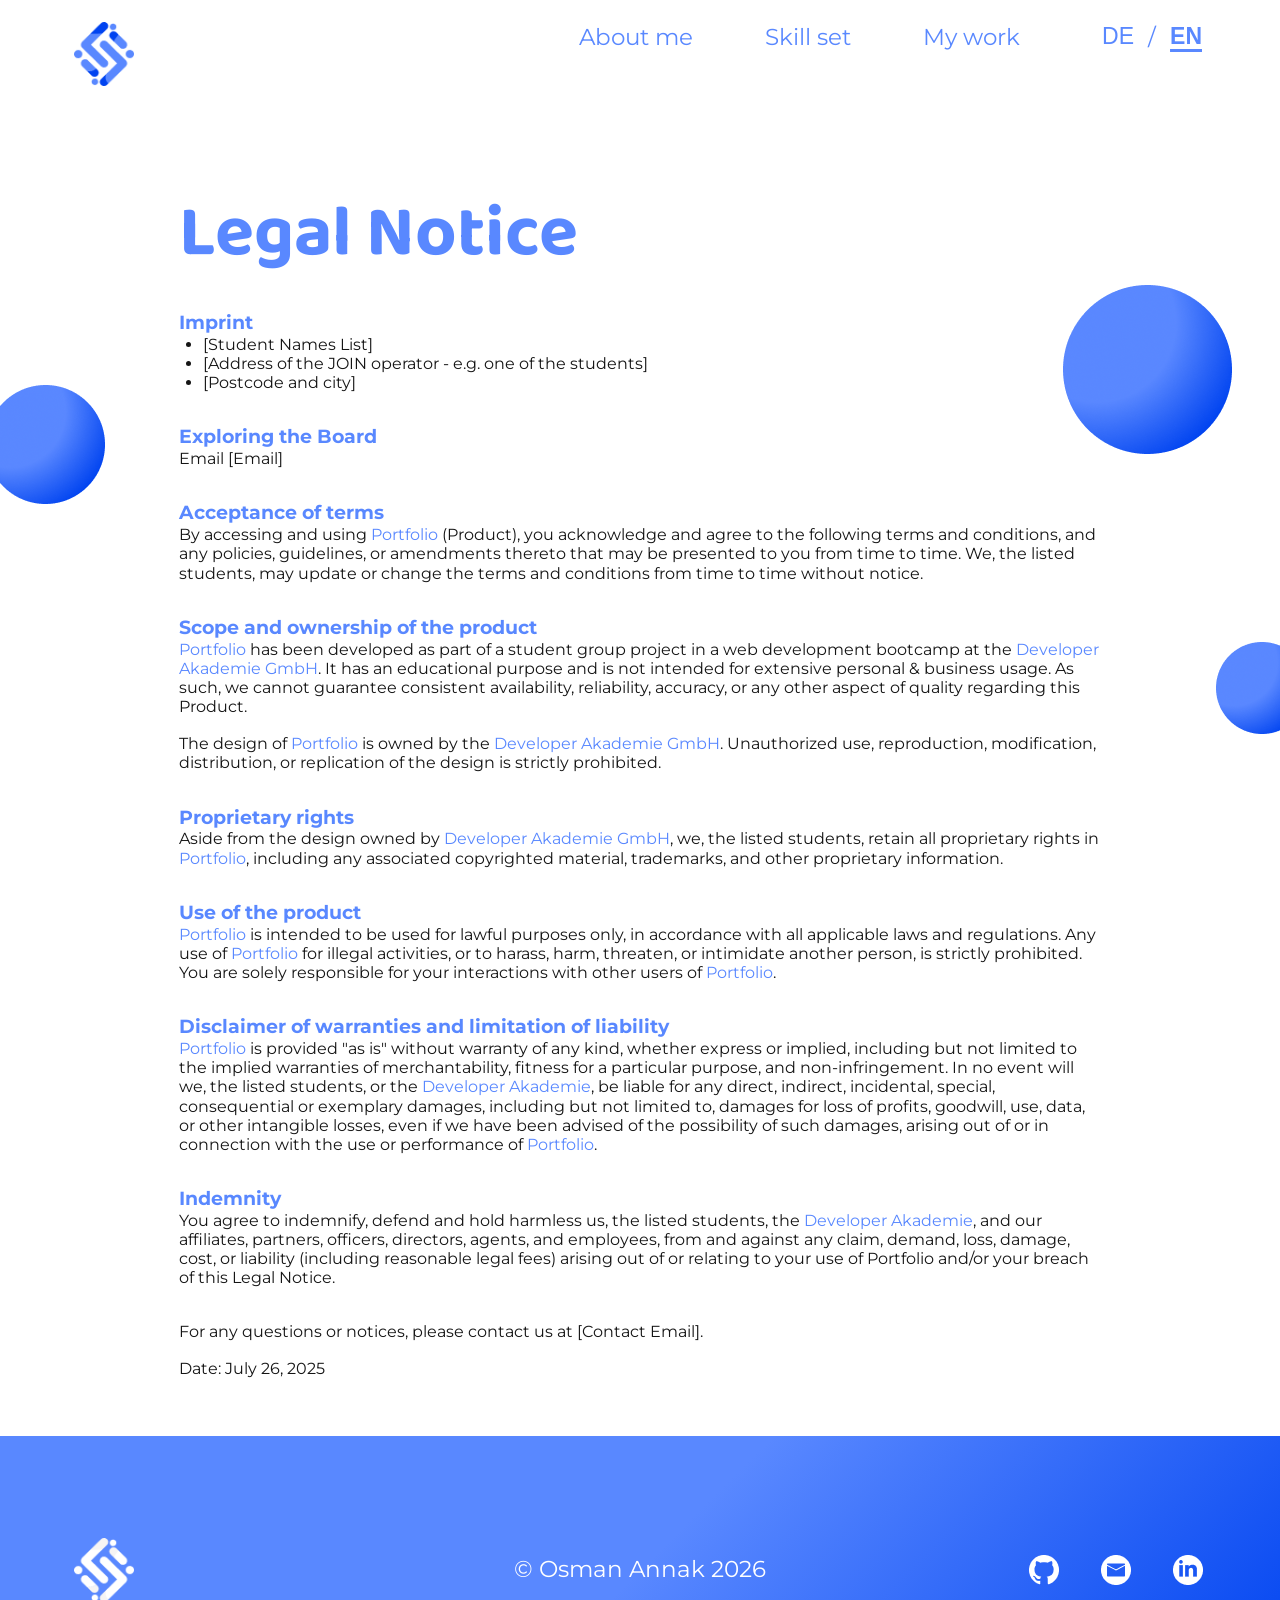
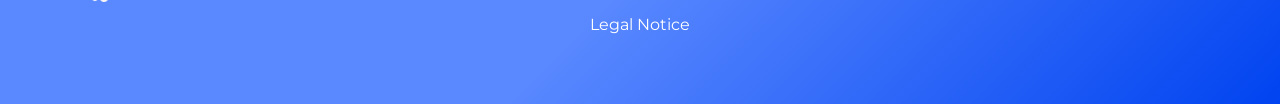
==== legal-notice.html @ 7e102a0d "Refactor legal notice and privacy policy pages for improved accessibility and navigation; enhance bu" ====
<!DOCTYPE html>
<html lang="en">

<head>
    <meta charset="UTF-8">
    <meta name="viewport" content="width=device-width, initial-scale=1.0">
    <title>Legal Notice</title>
    <link rel="stylesheet" href="css/legal-notice.css">
</head>

<body class="legal-page">
    <section class="hero-section">
        <div class="header-menu">
            <a class="logo-link" href="index.html" aria-label="Go to homepage">
                <img src="assets/icons/logo_blue.png" alt="logo">
            </a>
            <button class="burger-menu d_none" id="burger-menu" type="button" aria-label="Open menu"
                aria-controls="navbar" aria-expanded="false" onclick="openBurgerMenu()">
                <img src="assets/icons/burger menu.png" alt="">
            </button>
            <div class="navbar" id="navbar">
                <a class="mobile-logo-link" href="index.html" aria-label="Go to homepage">
                    <img class="mobile-menu-logo" src="assets/icons/logo_blue.png" alt="logo">
                </a>
                <button class="close-menu" type="button" aria-label="Close menu" onclick="closeBurgerMenu()">
                    <img class="close-icon close-icon-medium" src="assets/icons/close medium.png" alt="">
                    <img class="close-icon close-icon-final" src="assets/icons/close final.png" alt="">
                </button>
                <div class="navbar-inner">
                    <a href="index.html#about-me" data-label="About me">About me</a>
                    <a href="index.html#skill-set" data-label="Skill set">Skill set</a>
                    <a href="index.html#my-work" data-label="My work">My work</a>
                </div>
                <div class="language-switch">
                    <button type="button" class="language-button">DE</button>
                    <span>/</span>
                    <button type="button" class="language-button">EN</button>
                </div>
            </div>
        </div>
    </section>
    <a class="back-to-main-wrapper" href="index.html">
        <img class="back-to-main" src="assets/icons/Up-hover.png" alt="">
        <img class="back-to-main-hover" src="assets/icons/Up.png" alt="">
    </a>
    <main class="legal-notice">
        <h1>Legal Notice</h1>

        <section class="legal-section" aria-labelledby="imprint">
            <h2 id="imprint">Imprint</h2>
            <ul class="legal-imprint-list">
                <li>[Student Names List]</li>
                <li>[Address of the JOIN operator - e.g. one of the students]</li>
                <li>[Postcode and city]</li>
            </ul>
        </section>

        <section class="legal-section" aria-labelledby="exploring-board">
            <h2 id="exploring-board">Exploring the Board</h2>
            <p>Email [Email]</p>
        </section>

        <section class="legal-section" aria-labelledby="acceptance-terms">
            <h2 id="acceptance-terms">Acceptance of terms</h2>
            <p>
                By accessing and using <a href="index.html">Portfolio</a> (Product), you acknowledge and agree to the
                following terms and conditions, and any policies, guidelines, or amendments thereto that may be
                presented
                to you from time to time. We, the listed students, may update or change the terms and conditions from
                time to time without notice.
            </p>
        </section>

        <section class="legal-section" aria-labelledby="scope-ownership">
            <h2 id="scope-ownership">Scope and ownership of the product</h2>
            <p>
                <a href="index.html">Portfolio</a> has been developed as part of a student group project in a web
                development bootcamp at the <a href="https://developerakademie.com/" target="_blank"
                    rel="noopener noreferrer">Developer Akademie GmbH</a>. It has an educational purpose and is not
                intended for extensive personal &amp; business usage. As such, we cannot guarantee consistent
                availability,
                reliability, accuracy, or any other aspect of quality regarding this Product.
            </p>
            <p>
                The design of <a href="index.html">Portfolio</a> is owned by the
                <a href="https://developerakademie.com/" target="_blank" rel="noopener noreferrer">Developer Akademie
                    GmbH</a>. Unauthorized use, reproduction, modification, distribution, or replication of the design
                is
                strictly prohibited.
            </p>
        </section>

        <section class="legal-section" aria-labelledby="proprietary-rights">
            <h2 id="proprietary-rights">Proprietary rights</h2>
            <p>
                Aside from the design owned by <a href="https://developerakademie.com/" target="_blank"
                    rel="noopener noreferrer">Developer Akademie GmbH</a>, we, the listed students, retain all
                proprietary rights in <a href="index.html">Portfolio</a>, including any associated copyrighted material,
                trademarks, and other proprietary information.
            </p>
        </section>

        <section class="legal-section" aria-labelledby="use-product">
            <h2 id="use-product">Use of the product</h2>
            <p>
                <a href="index.html">Portfolio</a> is intended to be used for lawful purposes only, in accordance with
                all
                applicable laws and regulations. Any use of <a href="index.html">Portfolio</a> for illegal activities,
                or
                to harass, harm, threaten, or intimidate another person, is strictly prohibited. You are solely
                responsible
                for your interactions with other users of <a href="index.html">Portfolio</a>.
            </p>
        </section>

        <section class="legal-section" aria-labelledby="disclaimer">
            <h2 id="disclaimer">Disclaimer of warranties and limitation of liability</h2>
            <p>
                <a href="index.html">Portfolio</a> is provided "as is" without warranty of any kind, whether express or
                implied, including but not limited to the implied warranties of merchantability, fitness for a
                particular
                purpose, and non-infringement. In no event will we, the listed students, or the
                <a href="https://developerakademie.com/" target="_blank" rel="noopener noreferrer">Developer
                    Akademie</a>,
                be liable for any direct, indirect, incidental, special, consequential or exemplary damages, including
                but not limited to, damages for loss of profits, goodwill, use, data, or other intangible losses, even
                if
                we have been advised of the possibility of such damages, arising out of or in connection with the use or
                performance of <a href="index.html">Portfolio</a>.
            </p>
        </section>

        <section class="legal-section" aria-labelledby="indemnity">
            <h2 id="indemnity">Indemnity</h2>
            <p>
                You agree to indemnify, defend and hold harmless us, the listed students, the
                <a href="https://developerakademie.com/" target="_blank" rel="noopener noreferrer">Developer
                    Akademie</a>,
                and our affiliates, partners, officers, directors, agents, and employees, from and against any claim,
                demand, loss, damage, cost, or liability (including reasonable legal fees) arising out of or relating to
                your use of Portfolio and/or your breach of this Legal Notice.
            </p>
        </section>

        <p class="legal-contact">For any questions or notices, please contact us at [Contact Email].</p>
        <p class="legal-date">Date: July 26, 2025</p>
    </main>
    <footer class="footer-section">
        <a class="footer-logo-link" href="index.html" aria-label="Go to homepage">
            <img class="footer-logo" src="assets/icons/logo.png" alt="logo">
        </a>
        <h2>&copy; Osman Annak 2026</h2>
        <nav class="footer-socials" aria-label="Social media links">
            <a href="" aria-label="GitHub">
                <img src="assets/icons/Github button-footer.png" alt="">
            </a>
            <a href="" aria-label="E-Mail">
                <img src="assets/icons/Email button-footer.png" alt="">
            </a>
            <a href="" aria-label="LinkedIn">
                <img src="assets/icons/Linkedin button-footer.png" alt="">
            </a>
        </nav>
        <a href="legal-notice.html">Legal Notice</a>
    </footer>
    <img class="ellipse-14" src="assets/img/Ellipse 14 legal notice.png" alt="">
    <img class="ellipse-15" src="assets/img/Ellipse 15.png" alt="">
    <img class="ellipse-16" src="assets/img/Ellipse 16.png" alt="">
    <script src="script.js"></script>
</body>

</html>
---- css/legal-notice.css ----
@font-face {
    font-family: 'Montserrat';
    src: url("../assets/fonts/Montserrat-VariableFont_wght.ttf") format('truetype');
}

@font-face {
    font-family: 'Baloo 2';
    src: url("../assets/fonts/Baloo2-VariableFont_wght.ttf") format('truetype');
}

html {
    background: #F2F2F2;
}

body {
    font-family: 'Montserrat', Arial, sans-serif;
    overflow-x: hidden;
    margin: 0;
}

.d_none {
    display: none;
}

.legal-page {
    box-sizing: border-box;
    background: #FFFFFF;
    color: #151515;
    min-height: calc(100vh - 44px);
}

/* HEADER */
.hero-section {
    position: relative;
    width: 100%;
    height: 164px;
    background: #FFFFFF;
    z-index: 999;
}

.header-menu {
    position: absolute;
    top: 0;
    left: 0;
    right: 0;
    display: flex;
    flex-direction: row;
    justify-content: space-between;
    align-items: flex-start;
    padding: 22px 72px;
    box-sizing: border-box;
    z-index: 2;
}

.header-menu img {
    width: 64px;
    height: 64px;
    object-fit: contain;
}

.logo-link,
.mobile-logo-link,
.footer-logo-link {
    display: inline-flex;
    line-height: 0;
    text-decoration: none;
}

.navbar {
    display: flex;
    gap: 72px;
    align-items: center;
}

.burger-menu {
    display: none;
    padding: 0;
    border: 0;
    background: transparent;
    cursor: pointer;
}

.close-menu {
    display: none;
}

.mobile-menu-toggle,
.hamburger-menu,
.mobile-menu-logo {
    display: none;
}

.navbar-inner {
    display: flex;
    gap: 64px;
    justify-content: center;
    align-items: center;
}

.navbar-inner a {
    margin: 0;
    display: block;
    font-size: 23px;
    font-weight: 400;
    color: #5988FF;
    text-align: center;
    text-decoration: none;
}

.navbar-inner a::after {
    content: attr(data-label);
    display: block;
    height: 0;
    overflow: hidden;
    visibility: hidden;
    font-weight: 700;
}

.navbar-inner a:hover {
    cursor: pointer;
    font-weight: 700;
}

.language-button {
    border: none;
    background: none;
    margin: 0;
    display: inline-block;
    font-size: 23px;
    font-weight: 400;
    color: #5988FF;
    text-align: center;
}

.language-button:hover {
    cursor: pointer;
    font-weight: 700;
}

.language-switch {
    display: flex;
    align-items: center;
    gap: 8px;
    color: #5988FF;
    font-size: 23px;
}

.language-button:last-child {
    font-weight: 700;
    text-decoration: underline;
    text-underline-offset: 5px;
    text-decoration-thickness: 3px;
}

.legal-notice {
    box-sizing: border-box;
    position: relative;
    width: 100%;
    min-height: 516px;
    padding: 34px clamp(48px, 14vw, 190px) 58px;
}

.legal-notice h1 {
    margin: 0 0 42px;
    color: #5988FF;
    font-family: 'Baloo 2', sans-serif;
    font-size: 72px;
    font-weight: 700;
    line-height: 1;
}

.legal-section {
    margin: 0 0 34px;
}

.legal-section h2 {
    font-family: 'Montserrat', sans-serif;
    font-weight: 700;
    font-size: 19px;
    line-height: 120%;
    letter-spacing: 0%;
    color: #5988FF;
    margin: 0;
}

.legal-section p,
.legal-contact,
.legal-date,
.legal-imprint-list {
    margin: 0;
    font-size: 16px;
    font-weight: 400;
    line-height: 1.2;
}

.legal-section p+p {
    margin-top: 18px;
}

.legal-imprint-list {
    padding-left: 24px;
}

.legal-notice a {
    color: #5988FF;
    text-decoration: none;
}

.legal-notice a:hover {
    text-decoration: underline;
}

.legal-contact {
    margin-top: 12px;
}

.legal-date {
    margin-top: 18px;
}

/* FOOTER */
.footer-section {
    position: relative;
    margin: 0;
    min-height: 268px;
    padding: 0 72px;
    background: linear-gradient(135deg, #5988FF, #5988FF, #0043F0);
    display: flex;
    align-items: center;
    justify-content: space-between;
    gap: 32px;
    overflow: hidden;
}

.footer-logo {
    width: 64px;
    height: 64px;
    object-fit: contain;
    position: relative;
    z-index: 1;
}

.footer-section>h2 {
    position: absolute;
    left: 50%;
    top: 50%;
    transform: translate(-50%, -50%);
    z-index: 1;
    margin: 0;
    color: white;
    font-family: 'Montserrat', sans-serif;
    font-weight: 400;
    font-size: 23px;
    line-height: 120%;
    text-align: center;
}

.footer-section>a:not(.footer-logo-link) {
    position: absolute;
    bottom: 70px;
    left: 50%;
    transform: translateX(-50%);
    color: white;
    font-family: 'Montserrat', sans-serif;
    font-weight: 400;
    font-size: 16px;
    line-height: 120%;
    text-decoration: none;
    white-space: nowrap;
}

.footer-section>a:not(.footer-logo-link)::after {
    content: '';
    position: absolute;
    left: 15%;
    bottom: -4px;
    width: 70%;
    height: 2px;
    background: currentColor;
    transform: scaleX(0);
    transform-origin: left;
    transition: transform 180ms ease;
}

.footer-section>a:not(.footer-logo-link):hover {
    font-weight: 700;
}

.footer-section>a:not(.footer-logo-link):hover::after {
    transform: scaleX(1);
}

.footer-socials {
    display: flex;
    justify-content: flex-end;
    align-items: center;
    gap: 32px;
    position: relative;
    z-index: 1;
}

.footer-socials a {
    display: flex;
    width: 40px;
    height: 40px;
    align-items: center;
    justify-content: center;
    line-height: 0;
}

.footer-socials img {
    width: 30px;
    height: 30px;
    object-fit: contain;
    transition: transform 0.15s ease;
}

.footer-socials a:hover img {
    transform: scale(1.3);
}

.footer-socials a:has(+ a:hover) img {
    transform: translateX(-8px);
}

.footer-socials a:hover+a img {
    transform: translateX(8px);
}

.back-to-main,
.back-to-main-hover {
    display: none;
}

.ellipse-14 {
    position: absolute;
    width: 169px;
    height: 169px;
    right: 48px;
    top: 285px;
}

.ellipse-15 {
    position: absolute;
    right: -28px;
    top: 642px;
}

.ellipse-16 {
    position: absolute;
    left: 0;
    bottom: 396px; 
}

@media (max-width: 768px) {
    .legal-page {
        margin: 0;
        min-height: 100vh;
    }

    .hero-section {
        height: 96px;
        overflow: visible;
    }

    .header-menu {
        align-items: center;
        padding: 16px 24px;
    }

    .navbar {
        position: fixed;
        inset: 0;
        z-index: 1003;
        display: flex;
        flex-direction: column;
        align-items: center;
        justify-content: flex-start;
        gap: 0;
        padding: 35px 22px 48px;
        box-sizing: border-box;
        background-color: rgba(255, 255, 255, 0.82);
        background-image: radial-gradient(circle at 0 0, rgba(89, 136, 255, 0.28) 0 72%, transparent 72.3%);
        transform: translateX(100%);
        opacity: 0;
        pointer-events: none;
        transition: transform 280ms ease, opacity 220ms ease;
    }

    .navbar.navbar-open {
        transform: translateX(0);
        opacity: 1;
        pointer-events: auto;
    }

    .burger-menu {
        display: block;
    }

    .mobile-logo-link {
        position: absolute;
        top: 24px;
        left: 25px;
    }

    .mobile-menu-logo {
        display: block;
    }

    .close-menu {
        position: absolute;
        top: 36px;
        right: 34px;
        display: block;
        width: 40px;
        height: 40px;
        padding: 0;
        border: 0;
        background: transparent;
        cursor: pointer;
    }

    .close-menu .close-icon {
        position: absolute;
        top: 50%;
        left: 50%;
        width: 22px;
        height: 22px;
        object-fit: contain;
        transform: translate(-50%, -50%);
        transition: opacity 160ms ease;
    }

    .close-icon-final,
    .close-menu:hover .close-icon-medium {
        opacity: 0;
    }

    .close-menu:hover .close-icon-final {
        opacity: 1;
    }

    .navbar-inner {
        margin-top: 290px;
        flex-direction: column;
        gap: 26px;
    }

    .language-switch {
        margin-top: 28px;
    }

    .legal-notice {
        min-height: auto;
        padding: 32px 24px 44px;
    }

    .legal-notice::before {
        top: 48px;
        right: 24px;
        width: 54px;
        height: 54px;
    }

    .legal-notice h1 {
        margin-bottom: 30px;
        font-size: 52px;
        max-width: calc(100% - 72px);
    }

    .legal-section h2 {
        font-size: 26px;
    }

    .footer-section {
        flex-direction: column;
        align-items: center;
        min-height: auto;
        padding: 88px 30px;
    }

    .footer-section>h2,
    .footer-section>a:not(.footer-logo-link) {
        position: static;
        transform: none;
    }

    .back-to-main,
    .back-to-main-hover {
        display: block;
        position: fixed;
        rotate: -90deg;
        top: 96px;
        right: 24px;
        width: 48px;
        height: 48px;
        z-index: 9999;
    }

    .back-to-main:hover {
        cursor: pointer;
    }

    .back-to-main-hover {
        opacity: 0;
    }

    .back-to-main-wrapper:hover .back-to-main {
        opacity: 0;
    }

    .back-to-main-wrapper:hover .back-to-main-hover {
        opacity: 1;
    }

    .ellipse-14,
    .ellipse-15,
    .ellipse-16 {
        display: none;
    }
}

@media (max-width: 420px) {
    .legal-notice {
        padding-inline: 18px;
    }

    .legal-notice h1 {
        font-size: 42px;
    }

    .legal-section h2 {
        font-size: 23px;
    }
}
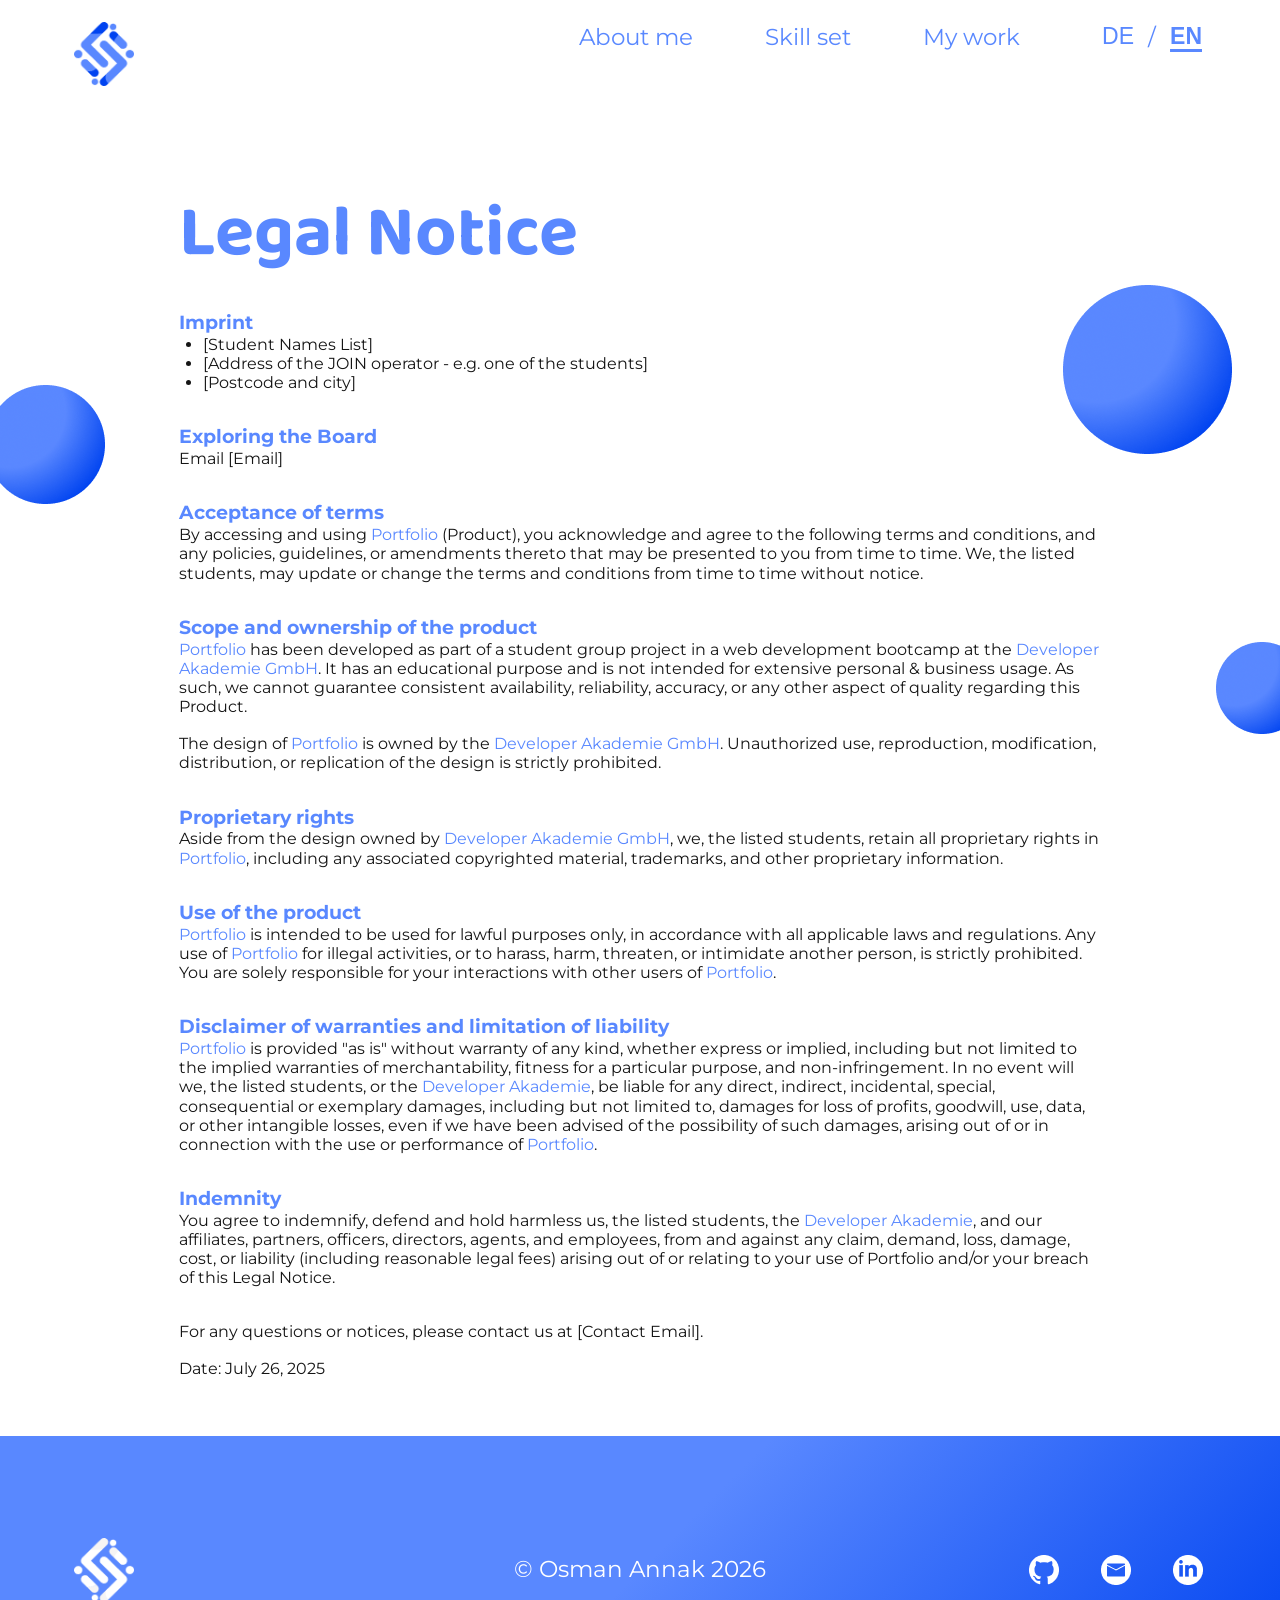
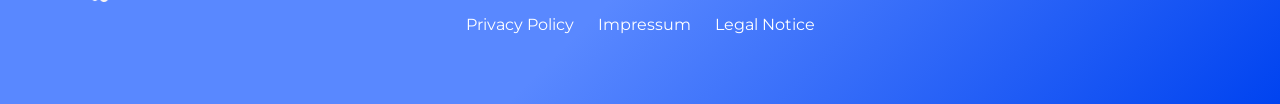
==== commit 72424d6b: "Add comprehensive project checklist and enhance contact form functionality; update styles for footer" ====
--- a/legal-notice.html
+++ b/legal-notice.html
@@ -5,6 +5,7 @@
     <meta charset="UTF-8">
     <meta name="viewport" content="width=device-width, initial-scale=1.0">
     <title>Legal Notice</title>
+    <link rel="icon" type="image/png" href="assets/icons/logo_blue.png">
     <link rel="stylesheet" href="css/legal-notice.css">
 </head>
 
@@ -151,17 +152,22 @@
         </a>
         <h2>&copy; Osman Annak 2026</h2>
         <nav class="footer-socials" aria-label="Social media links">
-            <a href="" aria-label="GitHub">
+            <a href="https://github.com/OsmanAnk" target="_blank" rel="noopener noreferrer" aria-label="GitHub">
                 <img src="assets/icons/Github button-footer.png" alt="">
             </a>
-            <a href="" aria-label="E-Mail">
+            <a href="mailto:osman.annak@hotmail.de" aria-label="E-Mail">
                 <img src="assets/icons/Email button-footer.png" alt="">
             </a>
-            <a href="" aria-label="LinkedIn">
+            <a href="https://www.linkedin.com/in/osman-annak-0b4531206/" target="_blank" rel="noopener noreferrer"
+                aria-label="LinkedIn">
                 <img src="assets/icons/Linkedin button-footer.png" alt="">
             </a>
         </nav>
-        <a href="legal-notice.html">Legal Notice</a>
+        <nav class="footer-legal-links" aria-label="Legal links">
+            <a href="privacy-policy.html">Privacy Policy</a>
+            <a href="legal-notice.html#imprint">Impressum</a>
+            <a href="legal-notice.html">Legal Notice</a>
+        </nav>
     </footer>
     <img class="ellipse-14" src="assets/img/Ellipse 14 legal notice.png" alt="">
     <img class="ellipse-15" src="assets/img/Ellipse 15.png" alt="">
--- a/css/legal-notice.css
+++ b/css/legal-notice.css
@@ -255,11 +255,19 @@
     text-align: center;
 }
 
-.footer-section>a:not(.footer-logo-link) {
+.footer-legal-links {
     position: absolute;
     bottom: 70px;
     left: 50%;
     transform: translateX(-50%);
+    display: flex;
+    align-items: center;
+    gap: 24px;
+    z-index: 1;
+}
+
+.footer-legal-links a {
+    position: relative;
     color: white;
     font-family: 'Montserrat', sans-serif;
     font-weight: 400;
@@ -269,7 +277,7 @@
     white-space: nowrap;
 }
 
-.footer-section>a:not(.footer-logo-link)::after {
+.footer-legal-links a::after {
     content: '';
     position: absolute;
     left: 15%;
@@ -282,11 +290,11 @@
     transition: transform 180ms ease;
 }
 
-.footer-section>a:not(.footer-logo-link):hover {
-    font-weight: 700;
-}
-
-.footer-section>a:not(.footer-logo-link):hover::after {
+.footer-legal-links a:hover {
+    font-weight: 700;
+}
+
+.footer-legal-links a:hover::after {
     transform: scaleX(1);
 }
 
@@ -480,9 +488,15 @@
     }
 
     .footer-section>h2,
-    .footer-section>a:not(.footer-logo-link) {
+    .footer-legal-links {
         position: static;
         transform: none;
+    }
+
+    .footer-legal-links {
+        flex-wrap: wrap;
+        justify-content: center;
+        gap: 14px 22px;
     }
 
     .back-to-main,
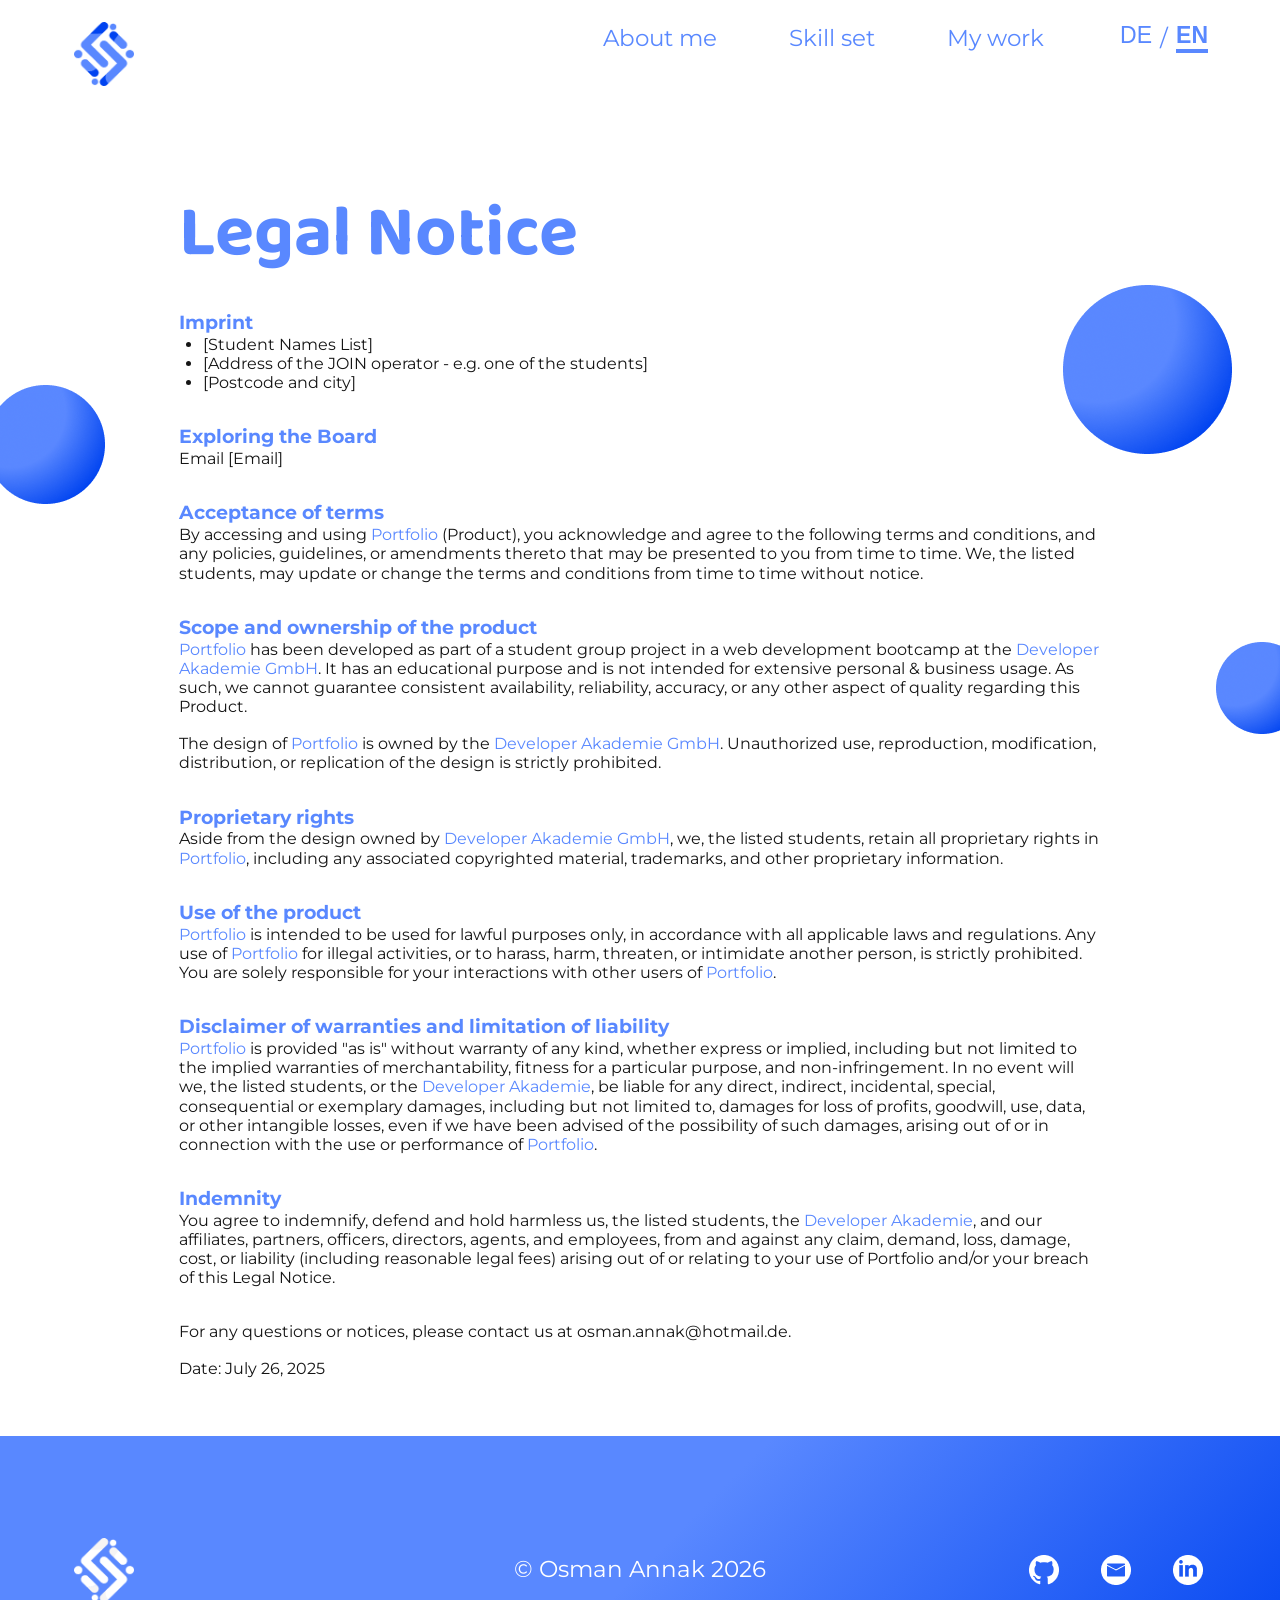
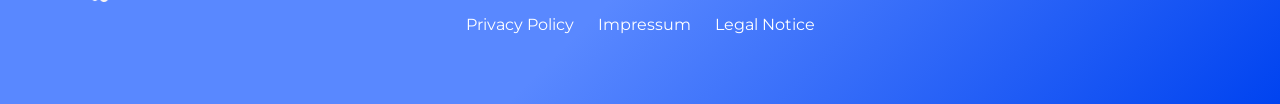
==== commit ee6b82b5: "Refactor website structure and enhance localization support - Removed tablet.css as styles are now h" ====
--- a/legal-notice.html
+++ b/legal-notice.html
@@ -28,14 +28,14 @@
                     <img class="close-icon close-icon-final" src="assets/icons/close final.png" alt="">
                 </button>
                 <div class="navbar-inner">
-                    <a href="index.html#about-me" data-label="About me">About me</a>
-                    <a href="index.html#skill-set" data-label="Skill set">Skill set</a>
-                    <a href="index.html#my-work" data-label="My work">My work</a>
+                    <a href="index.html#about-me" data-label="About me" data-i18n="navAbout">About me</a>
+                    <a href="index.html#skill-set" data-label="Skill set" data-i18n="navSkills">Skill set</a>
+                    <a href="index.html#my-work" data-label="My work" data-i18n="navWork">My work</a>
                 </div>
                 <div class="language-switch">
-                    <button type="button" class="language-button">DE</button>
+                    <button type="button" class="language-button" data-language="de">DE</button>
                     <span>/</span>
-                    <button type="button" class="language-button">EN</button>
+                    <button type="button" class="language-button" data-language="en">EN</button>
                 </div>
             </div>
         </div>
@@ -45,10 +45,10 @@
         <img class="back-to-main-hover" src="assets/icons/Up.png" alt="">
     </a>
     <main class="legal-notice">
-        <h1>Legal Notice</h1>
+        <h1 data-i18n="legalNoticeTitle">Legal Notice</h1>
 
         <section class="legal-section" aria-labelledby="imprint">
-            <h2 id="imprint">Imprint</h2>
+            <h2 id="imprint" data-i18n="imprintTitle">Imprint</h2>
             <ul class="legal-imprint-list">
                 <li>[Student Names List]</li>
                 <li>[Address of the JOIN operator - e.g. one of the students]</li>
@@ -143,7 +143,7 @@
             </p>
         </section>
 
-        <p class="legal-contact">For any questions or notices, please contact us at [Contact Email].</p>
+        <p class="legal-contact" data-i18n="legalContactText">For any questions or notices, please contact us at [Contact Email].</p>
         <p class="legal-date">Date: July 26, 2025</p>
     </main>
     <footer class="footer-section">
@@ -164,9 +164,9 @@
             </a>
         </nav>
         <nav class="footer-legal-links" aria-label="Legal links">
-            <a href="privacy-policy.html">Privacy Policy</a>
+            <a href="privacy-policy.html" data-i18n="footerPrivacy">Privacy Policy</a>
             <a href="legal-notice.html#imprint">Impressum</a>
-            <a href="legal-notice.html">Legal Notice</a>
+            <a href="legal-notice.html" data-i18n="footerLegal">Legal Notice</a>
         </nav>
     </footer>
     <img class="ellipse-14" src="assets/img/Ellipse 14 legal notice.png" alt="">
--- a/css/legal-notice.css
+++ b/css/legal-notice.css
@@ -122,9 +122,11 @@
 }
 
 .language-button {
+    position: relative;
     border: none;
     background: none;
     margin: 0;
+    padding: 0 0 4px;
     display: inline-block;
     font-size: 23px;
     font-weight: 400;
@@ -132,9 +134,30 @@
     text-align: center;
 }
 
+.language-button::after {
+    content: '';
+    position: absolute;
+    left: 0;
+    bottom: 0;
+    width: 100%;
+    height: 4px;
+    background-color: currentColor;
+    transform: scaleX(0);
+    transform-origin: left;
+    transition: transform 180ms ease;
+}
+
 .language-button:hover {
     cursor: pointer;
     font-weight: 700;
+}
+
+.language-button.is-active {
+    font-weight: 700;
+}
+
+.language-button.is-active::after {
+    transform: scaleX(1);
 }
 
 .language-switch {
@@ -143,13 +166,6 @@
     gap: 8px;
     color: #5988FF;
     font-size: 23px;
-}
-
-.language-button:last-child {
-    font-weight: 700;
-    text-decoration: underline;
-    text-underline-offset: 5px;
-    text-decoration-thickness: 3px;
 }
 
 .legal-notice {
@@ -360,7 +376,7 @@
     bottom: 396px; 
 }
 
-@media (max-width: 768px) {
+@media (max-width: 1024px) {
     .legal-page {
         margin: 0;
         min-height: 100vh;
@@ -458,6 +474,10 @@
         margin-top: 28px;
     }
 
+    .language-button::after {
+        display: none;
+    }
+
     .legal-notice {
         min-height: auto;
         padding: 32px 24px 44px;
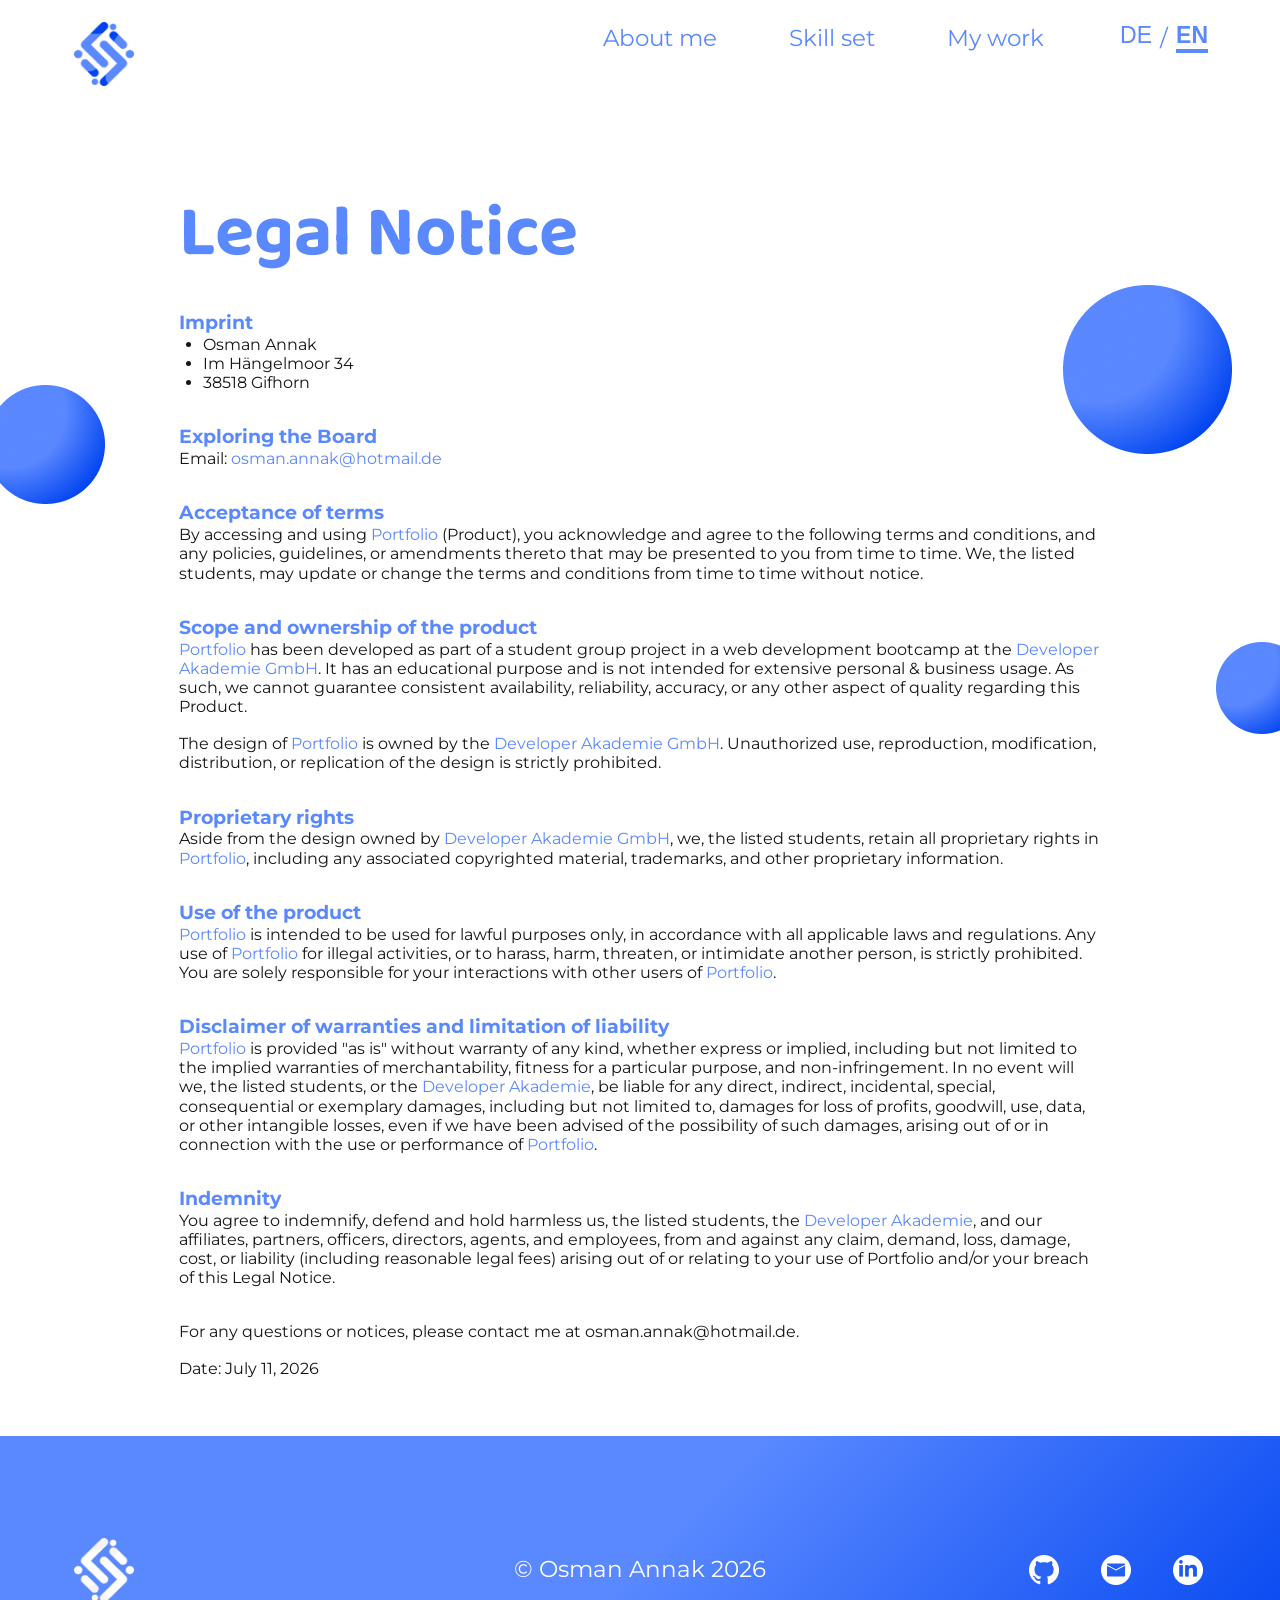
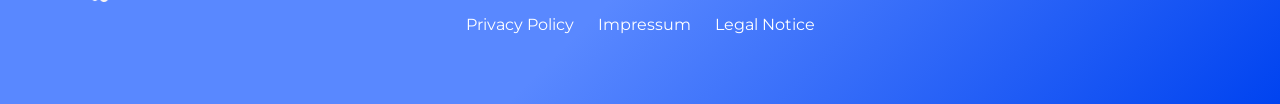
==== commit 2148269c: "Enhance contact form functionality: add form status messages, improve styling for autofill, and upda" ====
--- a/legal-notice.html
+++ b/legal-notice.html
@@ -50,15 +50,15 @@
         <section class="legal-section" aria-labelledby="imprint">
             <h2 id="imprint" data-i18n="imprintTitle">Imprint</h2>
             <ul class="legal-imprint-list">
-                <li>[Student Names List]</li>
-                <li>[Address of the JOIN operator - e.g. one of the students]</li>
-                <li>[Postcode and city]</li>
+                <li>Osman Annak</li>
+                <li>Im Hängelmoor 34</li>
+                <li>38518 Gifhorn</li>
             </ul>
         </section>
 
         <section class="legal-section" aria-labelledby="exploring-board">
             <h2 id="exploring-board">Exploring the Board</h2>
-            <p>Email [Email]</p>
+            <p>Email: <a href="mailto:osman.annak@hotmail.de">osman.annak@hotmail.de</a></p>
         </section>
 
         <section class="legal-section" aria-labelledby="acceptance-terms">
@@ -143,8 +143,8 @@
             </p>
         </section>
 
-        <p class="legal-contact" data-i18n="legalContactText">For any questions or notices, please contact us at [Contact Email].</p>
-        <p class="legal-date">Date: July 26, 2025</p>
+        <p class="legal-contact" data-i18n="legalContactText">For any questions or notices, please contact me at osman.annak@hotmail.de.</p>
+        <p class="legal-date">Date: July 11, 2026</p>
     </main>
     <footer class="footer-section">
         <a class="footer-logo-link" href="index.html" aria-label="Go to homepage">
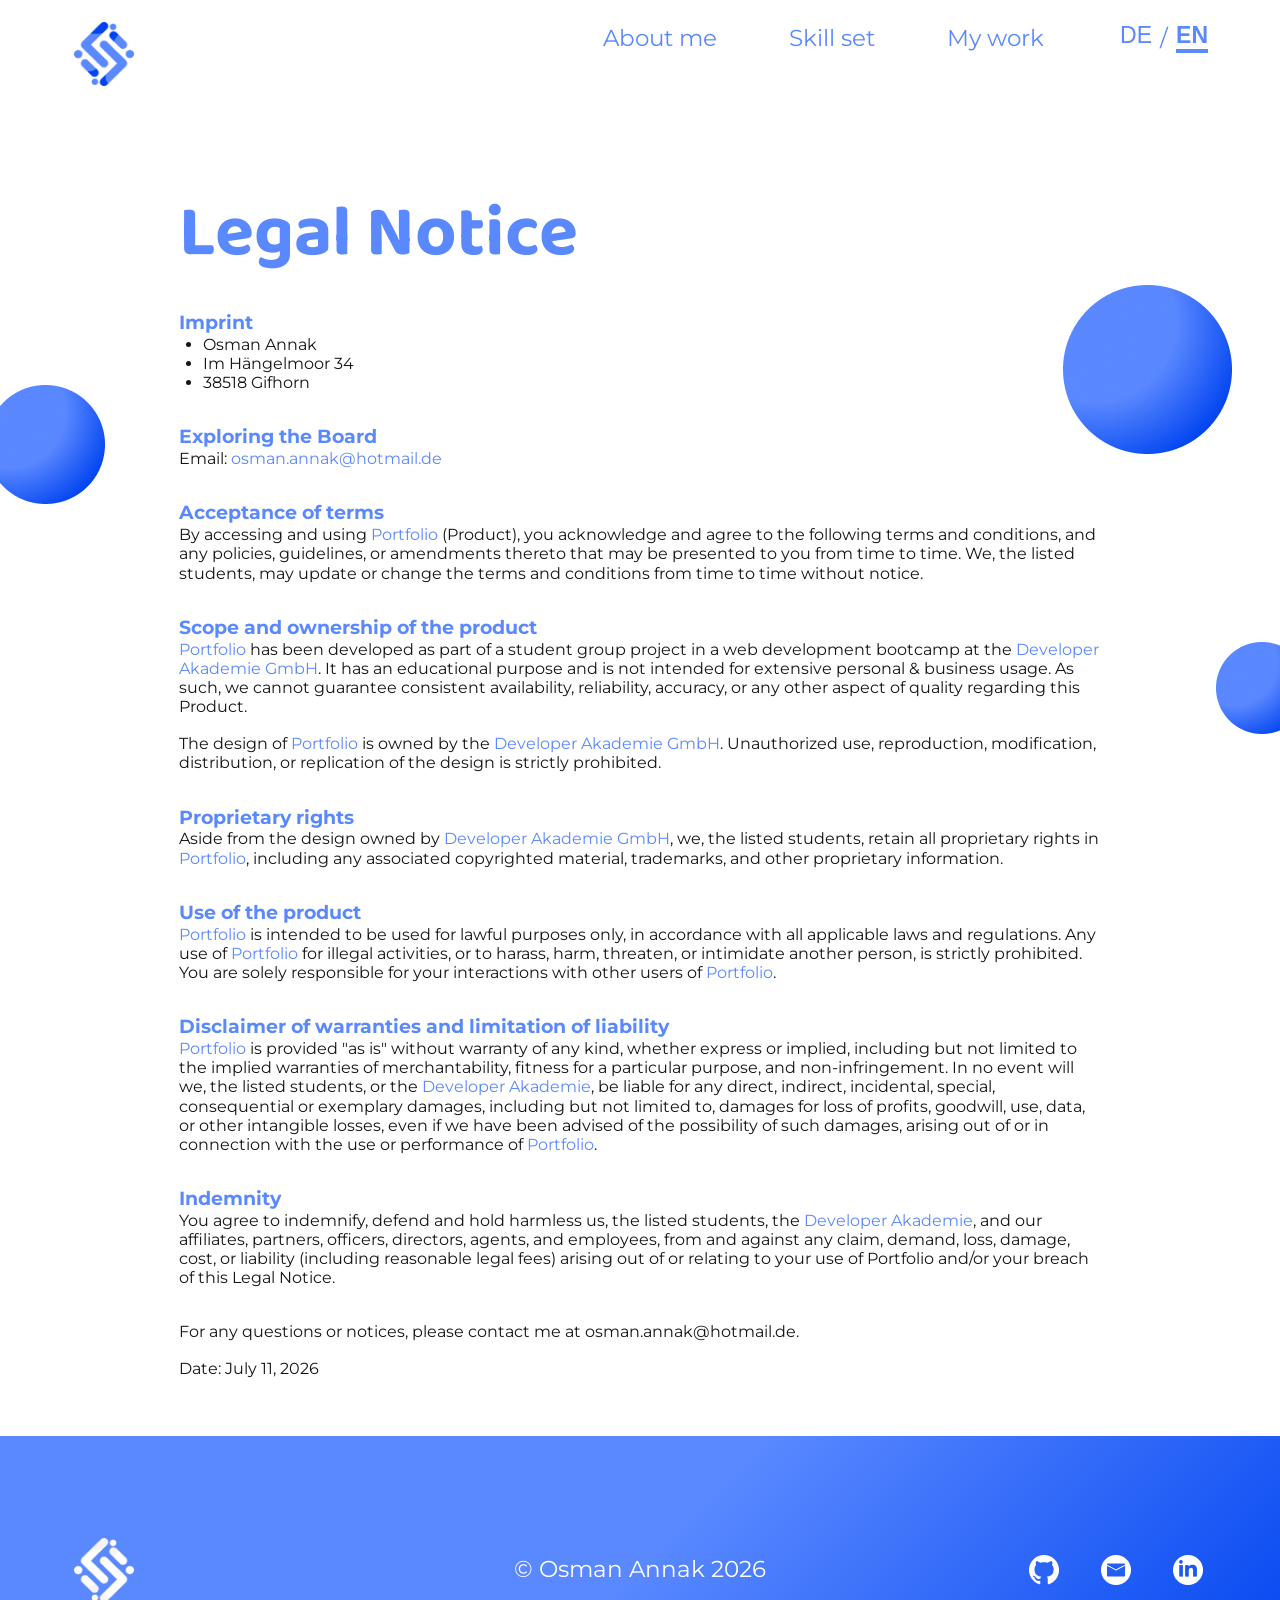
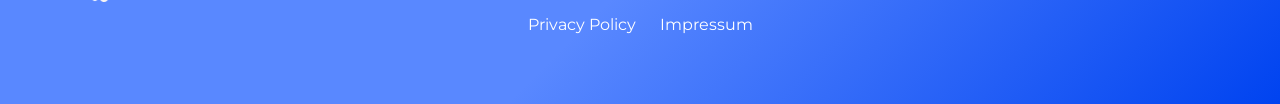
==== commit 7d79dbf8: "Refactor layout and styles for improved responsiveness; replace placeholder image with personal imag" ====
--- a/legal-notice.html
+++ b/legal-notice.html
@@ -165,8 +165,7 @@
         </nav>
         <nav class="footer-legal-links" aria-label="Legal links">
             <a href="privacy-policy.html" data-i18n="footerPrivacy">Privacy Policy</a>
-            <a href="legal-notice.html#imprint">Impressum</a>
-            <a href="legal-notice.html" data-i18n="footerLegal">Legal Notice</a>
+            <a href="legal-notice.html">Impressum</a>
         </nav>
     </footer>
     <img class="ellipse-14" src="assets/img/Ellipse 14 legal notice.png" alt="">
--- a/css/legal-notice.css
+++ b/css/legal-notice.css
@@ -10,6 +10,10 @@
 
 html {
     background: #F2F2F2;
+}
+
+:root {
+    --content-max-width: 1440px;
 }
 
 body {
@@ -43,6 +47,8 @@
     top: 0;
     left: 0;
     right: 0;
+    max-width: var(--content-max-width);
+    margin: 0 auto;
     display: flex;
     flex-direction: row;
     justify-content: space-between;
@@ -172,6 +178,8 @@
     box-sizing: border-box;
     position: relative;
     width: 100%;
+    max-width: var(--content-max-width);
+    margin: 0 auto;
     min-height: 516px;
     padding: 34px clamp(48px, 14vw, 190px) 58px;
 }
@@ -239,7 +247,7 @@
     position: relative;
     margin: 0;
     min-height: 268px;
-    padding: 0 72px;
+    padding: 0 max(72px, calc((100vw - var(--content-max-width)) / 2 + 72px));
     background: linear-gradient(135deg, #5988FF, #5988FF, #0043F0);
     display: flex;
     align-items: center;
@@ -560,10 +568,24 @@
     }
 
     .legal-notice h1 {
-        font-size: 42px;
+        font-size: 34px;
+        max-width: calc(100% - 58px);
     }
 
     .legal-section h2 {
-        font-size: 23px;
-    }
-}
+        font-size: 21px;
+    }
+
+    .legal-notice p,
+    .legal-notice li {
+        font-size: 15px;
+    }
+
+    .footer-section>h2 {
+        font-size: 20px;
+    }
+
+    .footer-legal-links a {
+        font-size: 15px;
+    }
+}
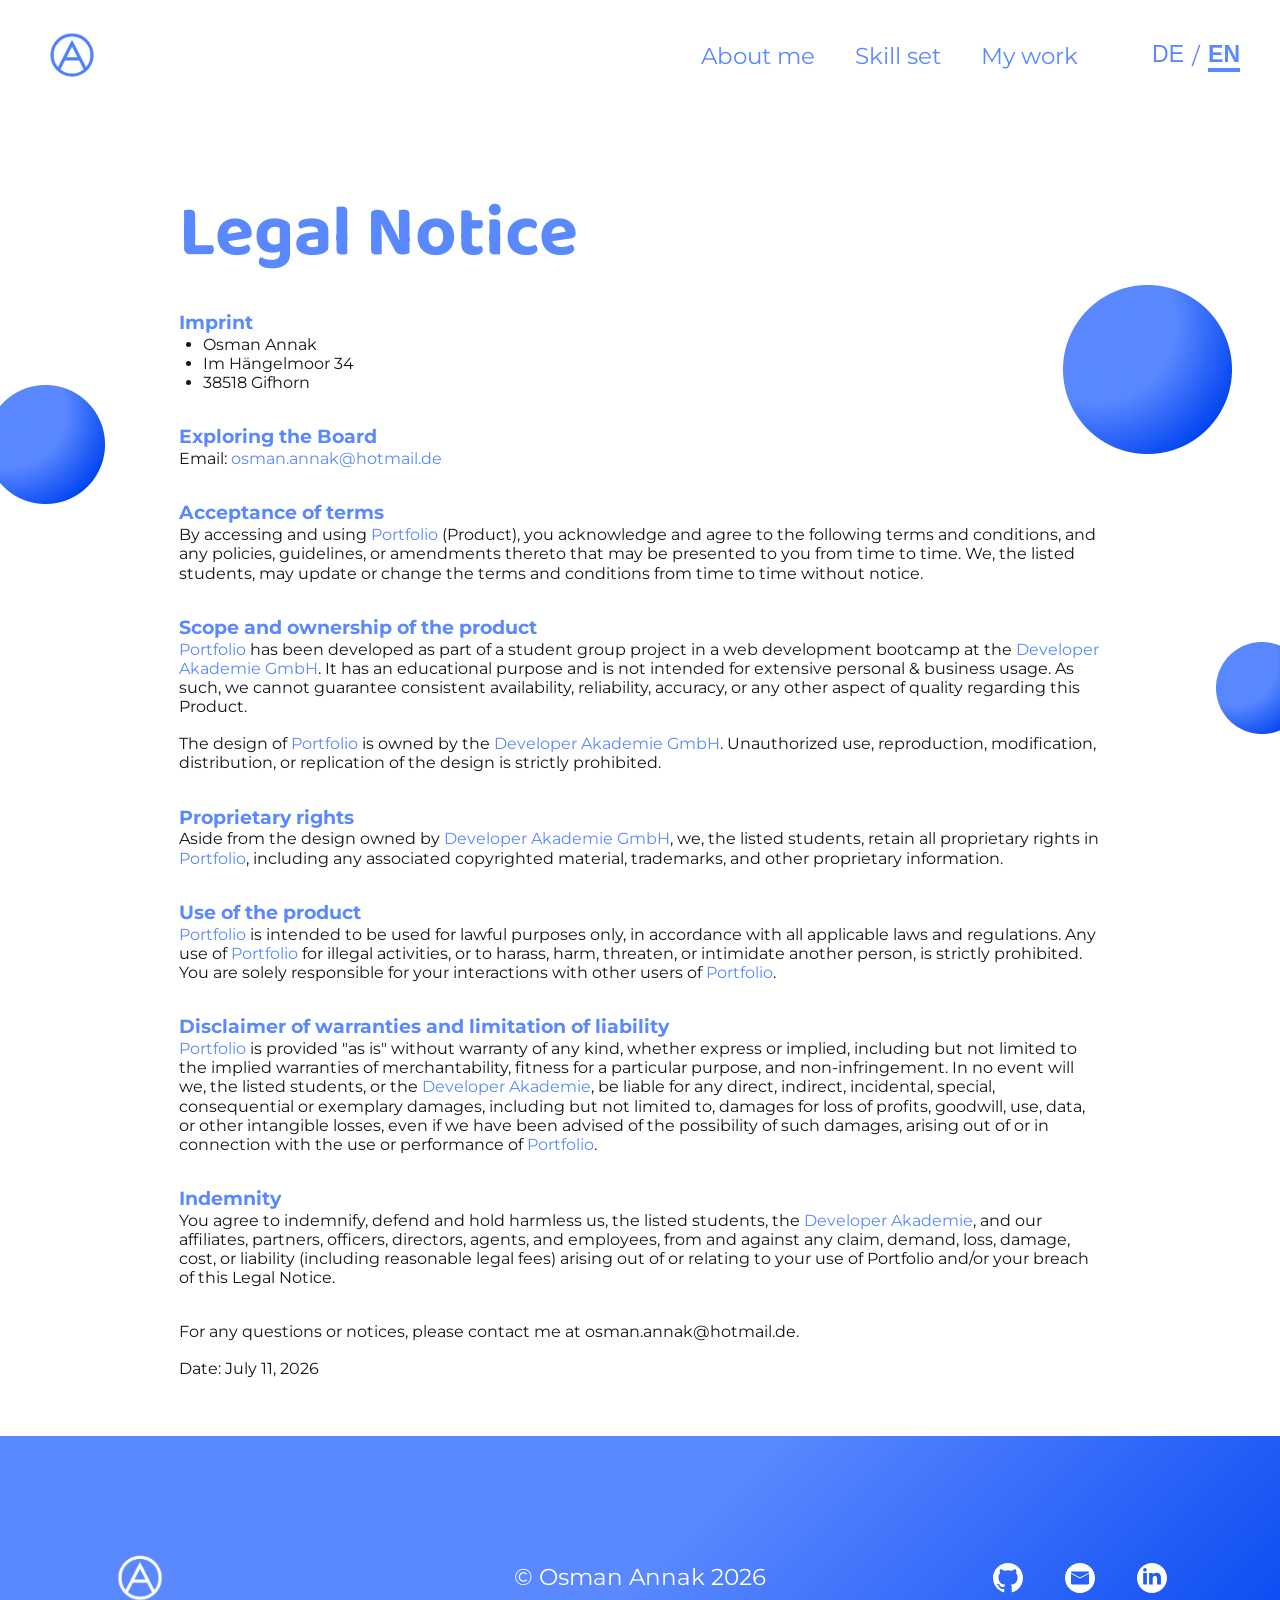
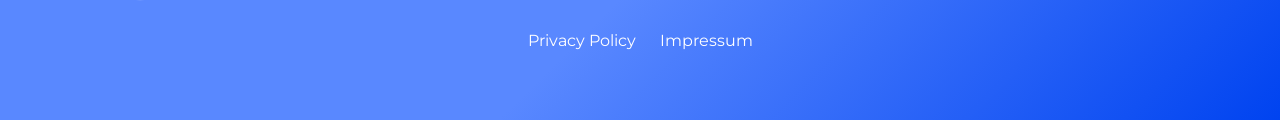
==== commit 1f21d47a: "Add AOS library and enhance footer animations; update icons and improve text content - Integrated AO" ====
--- a/legal-notice.html
+++ b/legal-notice.html
@@ -6,6 +6,7 @@
     <meta name="viewport" content="width=device-width, initial-scale=1.0">
     <title>Legal Notice</title>
     <link rel="icon" type="image/png" href="assets/icons/logo_blue.png">
+    <link rel="stylesheet" href="https://unpkg.com/aos@2.3.1/dist/aos.css">
     <link rel="stylesheet" href="css/legal-notice.css">
 </head>
 
@@ -147,20 +148,20 @@
         <p class="legal-date">Date: July 11, 2026</p>
     </main>
     <footer class="footer-section">
-        <a class="footer-logo-link" href="index.html" aria-label="Go to homepage">
+        <a class="footer-logo-link" href="index.html" aria-label="Go to homepage" data-aos="fade-right">
             <img class="footer-logo" src="assets/icons/logo.png" alt="logo">
         </a>
         <h2>&copy; Osman Annak 2026</h2>
-        <nav class="footer-socials" aria-label="Social media links">
+        <nav class="footer-socials" aria-label="Social media links" data-aos="fade-left">
             <a href="https://github.com/OsmanAnk" target="_blank" rel="noopener noreferrer" aria-label="GitHub">
-                <img src="assets/icons/Github button-footer.png" alt="">
+                <img src="assets/icons/Github button-footer.svg" alt="">
             </a>
             <a href="mailto:osman.annak@hotmail.de" aria-label="E-Mail">
-                <img src="assets/icons/Email button-footer.png" alt="">
+                <img src="assets/icons/Email button-footer.svg" alt="">
             </a>
             <a href="https://www.linkedin.com/in/osman-annak-0b4531206/" target="_blank" rel="noopener noreferrer"
                 aria-label="LinkedIn">
-                <img src="assets/icons/Linkedin button-footer.png" alt="">
+                <img src="assets/icons/Linkedin button-footer.svg" alt="">
             </a>
         </nav>
         <nav class="footer-legal-links" aria-label="Legal links">
@@ -171,6 +172,7 @@
     <img class="ellipse-14" src="assets/img/Ellipse 14 legal notice.png" alt="">
     <img class="ellipse-15" src="assets/img/Ellipse 15.png" alt="">
     <img class="ellipse-16" src="assets/img/Ellipse 16.png" alt="">
+    <script src="https://unpkg.com/aos@2.3.1/dist/aos.js"></script>
     <script src="script.js"></script>
 </body>
 
--- a/css/legal-notice.css
+++ b/css/legal-notice.css
@@ -48,12 +48,13 @@
     left: 0;
     right: 0;
     max-width: var(--content-max-width);
+    width: 100%;
     margin: 0 auto;
     display: flex;
     flex-direction: row;
     justify-content: space-between;
-    align-items: flex-start;
-    padding: 22px 72px;
+    align-items: center;
+    padding: 24px 40px;
     box-sizing: border-box;
     z-index: 2;
 }
@@ -74,7 +75,7 @@
 
 .navbar {
     display: flex;
-    gap: 72px;
+    gap: 70px;
     align-items: center;
 }
 
@@ -98,7 +99,7 @@
 
 .navbar-inner {
     display: flex;
-    gap: 64px;
+    gap: 32px;
     justify-content: center;
     align-items: center;
 }
@@ -246,8 +247,7 @@
 .footer-section {
     position: relative;
     margin: 0;
-    min-height: 268px;
-    padding: 0 max(72px, calc((100vw - var(--content-max-width)) / 2 + 72px));
+    padding: 110px max(108px, calc((100vw - var(--content-max-width)) / 2 + 108px));
     background: linear-gradient(135deg, #5988FF, #5988FF, #0043F0);
     display: flex;
     align-items: center;
@@ -511,8 +511,7 @@
     .footer-section {
         flex-direction: column;
         align-items: center;
-        min-height: auto;
-        padding: 88px 30px;
+        padding: 50px 30px;
     }
 
     .footer-section>h2,
@@ -567,6 +566,16 @@
         padding-inline: 18px;
     }
 
+    .footer-section {
+        padding: 42px 18px;
+        gap: 24px;
+    }
+
+    .footer-logo {
+        width: 56px;
+        height: 56px;
+    }
+
     .legal-notice h1 {
         font-size: 34px;
         max-width: calc(100% - 58px);
@@ -582,10 +591,18 @@
     }
 
     .footer-section>h2 {
-        font-size: 20px;
+        font-size: 18px;
+    }
+
+    .footer-socials {
+        gap: 22px;
+    }
+
+    .footer-legal-links {
+        gap: 12px 16px;
     }
 
     .footer-legal-links a {
-        font-size: 15px;
-    }
-}
+        font-size: 14px;
+    }
+}
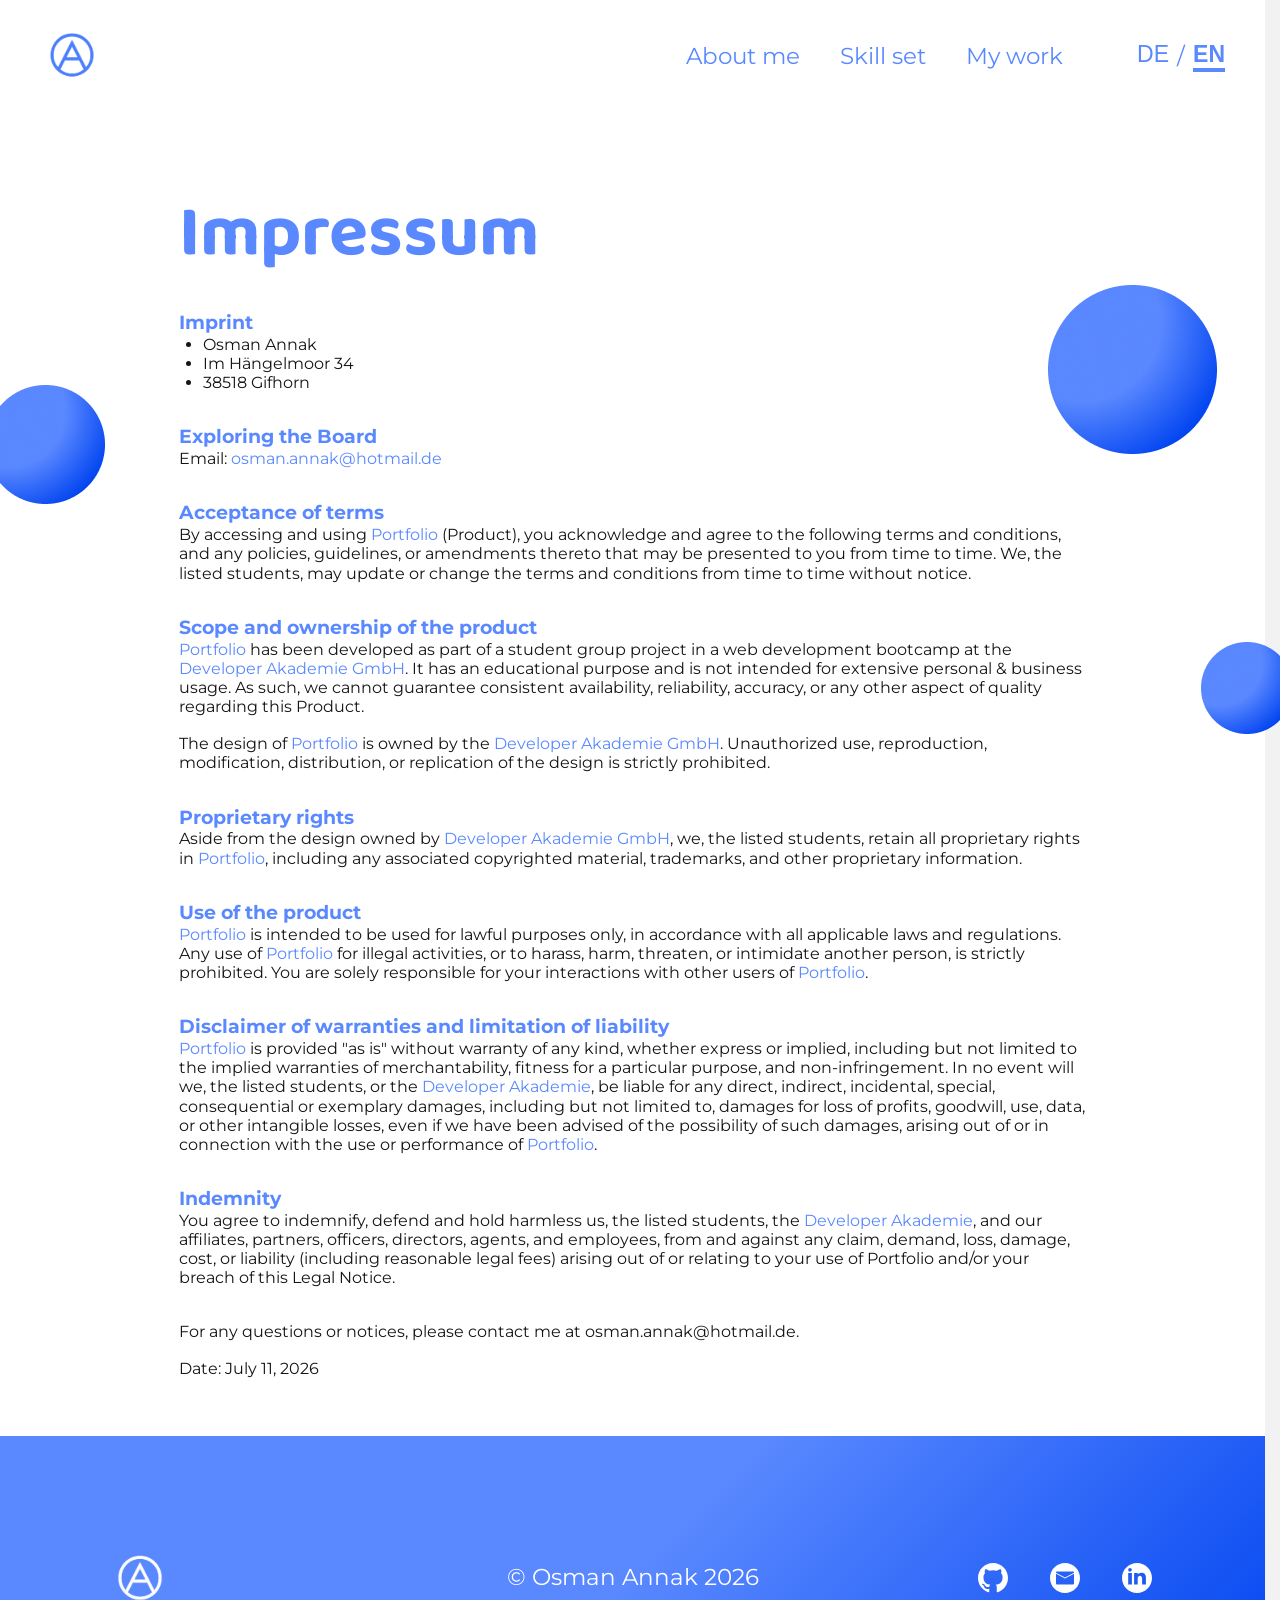
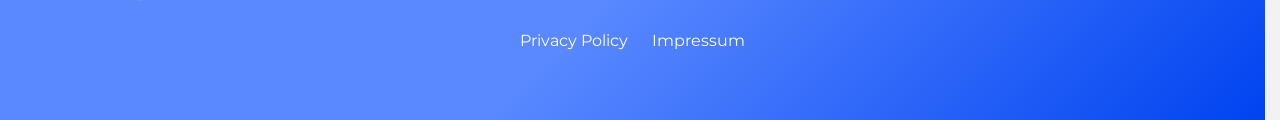
==== commit 01044742: "Refactor CSS: remove overflow properties for improved layout and responsiveness; update legal notice" ====
--- a/legal-notice.html
+++ b/legal-notice.html
@@ -4,7 +4,7 @@
 <head>
     <meta charset="UTF-8">
     <meta name="viewport" content="width=device-width, initial-scale=1.0">
-    <title>Legal Notice</title>
+    <title>Impressum</title>
     <link rel="icon" type="image/png" href="assets/icons/logo_blue.png">
     <link rel="stylesheet" href="https://unpkg.com/aos@2.3.1/dist/aos.css">
     <link rel="stylesheet" href="css/legal-notice.css">
@@ -18,15 +18,16 @@
             </a>
             <button class="burger-menu d_none" id="burger-menu" type="button" aria-label="Open menu"
                 aria-controls="navbar" aria-expanded="false" onclick="openBurgerMenu()">
-                <img src="assets/icons/burger menu.png" alt="">
+                <img class="burger-icon burger-icon-default" src="assets/icons/burger menu.svg" alt="">
+                <img class="burger-icon burger-icon-transition" src="assets/icons/burger transition.svg" alt="">
             </button>
             <div class="navbar" id="navbar">
                 <a class="mobile-logo-link" href="index.html" aria-label="Go to homepage">
                     <img class="mobile-menu-logo" src="assets/icons/logo_blue.png" alt="logo">
                 </a>
                 <button class="close-menu" type="button" aria-label="Close menu" onclick="closeBurgerMenu()">
-                    <img class="close-icon close-icon-medium" src="assets/icons/close medium.png" alt="">
-                    <img class="close-icon close-icon-final" src="assets/icons/close final.png" alt="">
+                    <img class="close-icon close-icon-medium" src="assets/icons/close final.svg" alt="">
+                    <img class="close-icon close-icon-final" src="assets/icons/close medium.svg" alt="">
                 </button>
                 <div class="navbar-inner">
                     <a href="index.html#about-me" data-label="About me" data-i18n="navAbout">About me</a>
@@ -42,11 +43,11 @@
         </div>
     </section>
     <a class="back-to-main-wrapper" href="index.html">
-        <img class="back-to-main" src="assets/icons/Up-hover.png" alt="">
-        <img class="back-to-main-hover" src="assets/icons/Up.png" alt="">
+        <img class="back-to-main" src="assets/icons/Up-hover.svg" alt="">
+        <img class="back-to-main-hover" src="assets/icons/Up.svg" alt="">
     </a>
-    <main class="legal-notice">
-        <h1 data-i18n="legalNoticeTitle">Legal Notice</h1>
+    <main class="legal-notice" data-i18n-html="legalNoticeContent">
+        <h1 data-i18n="legalNoticeTitle">Impressum</h1>
 
         <section class="legal-section" aria-labelledby="imprint">
             <h2 id="imprint" data-i18n="imprintTitle">Imprint</h2>
@@ -148,11 +149,11 @@
         <p class="legal-date">Date: July 11, 2026</p>
     </main>
     <footer class="footer-section">
-        <a class="footer-logo-link" href="index.html" aria-label="Go to homepage" data-aos="fade-right">
+        <a class="footer-logo-link" href="index.html" aria-label="Go to homepage" data-aos="fade-up">
             <img class="footer-logo" src="assets/icons/logo.png" alt="logo">
         </a>
         <h2>&copy; Osman Annak 2026</h2>
-        <nav class="footer-socials" aria-label="Social media links" data-aos="fade-left">
+        <nav class="footer-socials" aria-label="Social media links" data-aos="fade-up">
             <a href="https://github.com/OsmanAnk" target="_blank" rel="noopener noreferrer" aria-label="GitHub">
                 <img src="assets/icons/Github button-footer.svg" alt="">
             </a>
@@ -166,13 +167,14 @@
         </nav>
         <nav class="footer-legal-links" aria-label="Legal links">
             <a href="privacy-policy.html" data-i18n="footerPrivacy">Privacy Policy</a>
-            <a href="legal-notice.html">Impressum</a>
+            <a href="legal-notice.html" data-i18n="footerLegal">Impressum</a>
         </nav>
     </footer>
     <img class="ellipse-14" src="assets/img/Ellipse 14 legal notice.png" alt="">
     <img class="ellipse-15" src="assets/img/Ellipse 15.png" alt="">
     <img class="ellipse-16" src="assets/img/Ellipse 16.png" alt="">
     <script src="https://unpkg.com/aos@2.3.1/dist/aos.js"></script>
+    <script src="js/legal-notice.js"></script>
     <script src="script.js"></script>
 </body>
 
--- a/css/legal-notice.css
+++ b/css/legal-notice.css
@@ -10,6 +10,7 @@
 
 html {
     background: #F2F2F2;
+    scrollbar-gutter: stable;
 }
 
 :root {
@@ -18,7 +19,6 @@
 
 body {
     font-family: 'Montserrat', Arial, sans-serif;
-    overflow-x: hidden;
     margin: 0;
 }
 
@@ -81,10 +81,6 @@
 
 .burger-menu {
     display: none;
-    padding: 0;
-    border: 0;
-    background: transparent;
-    cursor: pointer;
 }
 
 .close-menu {
@@ -118,7 +114,6 @@
     content: attr(data-label);
     display: block;
     height: 0;
-    overflow: hidden;
     visibility: hidden;
     font-weight: 700;
 }
@@ -253,7 +248,6 @@
     align-items: center;
     justify-content: space-between;
     gap: 32px;
-    overflow: hidden;
 }
 
 .footer-logo {
@@ -359,9 +353,42 @@
     transform: translateX(8px);
 }
 
+.back-to-main-wrapper {
+    display: block;
+    position: absolute;
+    top: 116px;
+    right: max(24px, calc((100vw - var(--content-max-width)) / 2 + 24px));
+    width: 48px;
+    height: 48px;
+    z-index: 900;
+    rotate: -90deg;
+}
+
+.back-to-main-wrapper:hover {
+    cursor: pointer;
+}
+
 .back-to-main,
 .back-to-main-hover {
-    display: none;
+    display: block;
+    position: absolute;
+    inset: 0;
+    width: 100%;
+    height: 100%;
+    object-fit: contain;
+    transition: opacity 160ms ease;
+}
+
+.back-to-main-hover {
+    opacity: 0;
+}
+
+.back-to-main-wrapper:hover .back-to-main {
+    opacity: 0;
+}
+
+.back-to-main-wrapper:hover .back-to-main-hover {
+    opacity: 1;
 }
 
 .ellipse-14 {
@@ -384,7 +411,7 @@
     bottom: 396px; 
 }
 
-@media (max-width: 1024px) {
+@media (max-width: 1080px) {
     .legal-page {
         margin: 0;
         min-height: 100vh;
@@ -397,22 +424,26 @@
 
     .header-menu {
         align-items: center;
-        padding: 16px 24px;
+        padding: 24px 34px 24px 25px;
+        z-index: 1000;
     }
 
     .navbar {
         position: fixed;
-        inset: 0;
+        top: 0;
+        left: 0;
+        right: 0;
         z-index: 1003;
+        width: 100vw;
+        height: 100vh;
         display: flex;
         flex-direction: column;
         align-items: center;
-        justify-content: flex-start;
-        gap: 0;
+        justify-content: center;
+        gap: 28px;
         padding: 35px 22px 48px;
         box-sizing: border-box;
-        background-color: rgba(255, 255, 255, 0.82);
-        background-image: radial-gradient(circle at 0 0, rgba(89, 136, 255, 0.28) 0 72%, transparent 72.3%);
+        background-color: rgba(255, 255, 255, 0.94);
         transform: translateX(100%);
         opacity: 0;
         pointer-events: none;
@@ -426,13 +457,47 @@
     }
 
     .burger-menu {
+        position: relative;
         display: block;
+        z-index: 1002;
+        width: 40px;
+        height: 40px;
+        padding: 0;
+        border: 0;
+        background: transparent;
+        cursor: pointer;
+    }
+
+    .burger-icon {
+        position: absolute;
+        top: 50%;
+        left: 50%;
+        width: 34px !important;
+        height: 34px !important;
+        object-fit: contain;
+        transform: translate(-50%, -50%);
+        transition: opacity 160ms ease;
+    }
+
+    .burger-icon-transition,
+    .menu-open .burger-icon-default {
+        opacity: 0;
+    }
+
+    .menu-open .burger-icon-transition {
+        opacity: 1;
+    }
+
+    .burger-menu.menu-open {
+        opacity: 0;
+        pointer-events: none;
     }
 
     .mobile-logo-link {
         position: absolute;
         top: 24px;
         left: 25px;
+        z-index: 2;
     }
 
     .mobile-menu-logo {
@@ -450,36 +515,33 @@
         border: 0;
         background: transparent;
         cursor: pointer;
+        z-index: 1004;
     }
 
     .close-menu .close-icon {
         position: absolute;
         top: 50%;
         left: 50%;
-        width: 22px;
-        height: 22px;
+        width: 34px !important;
+        height: 34px !important;
         object-fit: contain;
         transform: translate(-50%, -50%);
         transition: opacity 160ms ease;
     }
 
-    .close-icon-final,
-    .close-menu:hover .close-icon-medium {
+    .close-icon-final {
         opacity: 0;
     }
 
-    .close-menu:hover .close-icon-final {
-        opacity: 1;
-    }
-
     .navbar-inner {
-        margin-top: 290px;
         flex-direction: column;
+        align-items: center;
         gap: 26px;
+        padding-top: clamp(72px, 12vh, 120px);
     }
 
     .language-switch {
-        margin-top: 28px;
+        margin-top: 0;
     }
 
     .language-button::after {
@@ -526,32 +588,9 @@
         gap: 14px 22px;
     }
 
-    .back-to-main,
-    .back-to-main-hover {
-        display: block;
-        position: fixed;
-        rotate: -90deg;
+    .back-to-main-wrapper {
         top: 96px;
         right: 24px;
-        width: 48px;
-        height: 48px;
-        z-index: 9999;
-    }
-
-    .back-to-main:hover {
-        cursor: pointer;
-    }
-
-    .back-to-main-hover {
-        opacity: 0;
-    }
-
-    .back-to-main-wrapper:hover .back-to-main {
-        opacity: 0;
-    }
-
-    .back-to-main-wrapper:hover .back-to-main-hover {
-        opacity: 1;
     }
 
     .ellipse-14,
